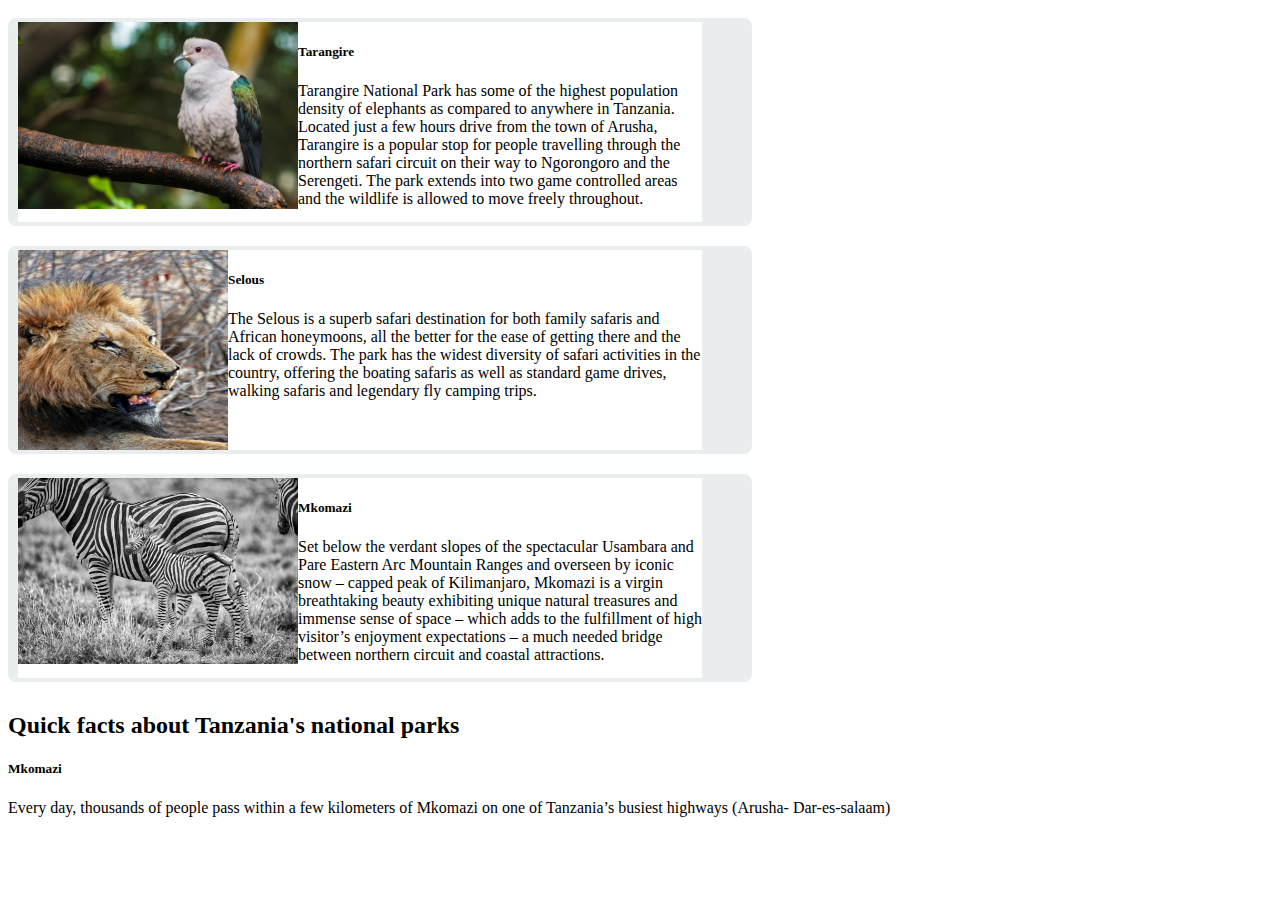
==== gamereserve.html @ 1c7597e8 "First Draft with left items" ====
<!DOCTYPE html>
<html lang="en">
<head>
    <meta charset="UTF-8">
    <meta name="viewport" content="width=device-width, initial-scale=1.0">
    <title>Game Reserve</title>
    <link rel="stylesheet" href="gamereserve.css"> 
</head>
<body>
    <div class="main container">
        <div class="left-container">
            <div class="min-left-container">
                <div class="image"><img src="bird.jpg" style="width: 280px;"></div>
                <div class="words">
                    <h5>Tarangire</h5>
                    <p>Tarangire National Park has some of the highest population density of elephants as compared to anywhere in Tanzania. Located just a few hours drive from the town of Arusha, Tarangire is a popular stop for people travelling through the northern safari circuit on their way to Ngorongoro and the Serengeti. The park extends into two game controlled areas and the wildlife is allowed to move freely throughout.</p>
                </div>
            </div>
            <div class="min-left-container">
                <div class="image"><img src="lion.jpg" style="width: 210px; height: 200px;"></div>
                <div class="words">
                    <h5>Selous</h5>
                    <p>
                        The Selous is a superb safari destination for both family safaris and African honeymoons, all the better for the ease of getting there and the lack of crowds. The park has the widest diversity of safari activities in the country, offering the boating safaris as well as standard game drives, walking safaris and legendary fly camping trips.
                        </p>
                </div>
            </div>
            <div class="min-left-container">
                <div class="image"><img src="zebra.jpg" style="width: 280px;"></div>
                <div class="words">
                    <h5>Mkomazi</h5>
                    <p>
                        Set below the verdant slopes of the spectacular Usambara and Pare Eastern Arc Mountain Ranges and overseen by iconic snow – capped peak of Kilimanjaro, Mkomazi is a virgin breathtaking beauty exhibiting unique natural treasures and immense sense of space – which adds to the fulfillment of high visitor’s enjoyment expectations – a much needed bridge between northern circuit and coastal attractions.
                    </p>
                </div>
            </div>
        </div>
        <div class="right-container">
            <h2>Quick facts about Tanzania's national parks</h2>
            <div class="min-right-container">
                <h5>Mkomazi</h5>
                <p>
                    Every day, thousands of people pass within a few kilometers of Mkomazi on one of Tanzania’s busiest highways (Arusha- Dar-es-salaam)
                    </p>
            </div>
            <div class="min-right-container"></div>
            <div class="min-right-container"></div>
            <div class="min-right-container"></div>
        </div>
    </div>
</body>
</html>
---- gamereserve.css ----
*{
    
}
.main-container{
    /* display: flex; */
}
.left-container{
    display: flex;
    flex-direction: column;
}
.min-left-container{
    display: flex;
    flex-direction: row;
    flex-wrap: nowrap;
    max-width: 684px;
    max-height: 200px;
    justify-content: space-around;
    border-radius: 4px;
    background-color: #fff;
    border-left: 10px solid #EAEDED;
    border-right: 50px solid #EAEDED;
    border-bottom: 4px solid #EAEDED;
    border-top: 4px solid #EAEDED;
    border-radius: 8px;
     margin-top: 10px;
    margin-bottom: 10px;
    font-family: cursive;
    font-size: 16px;
}
.words{
    background-color: white; 
    color: black;
}
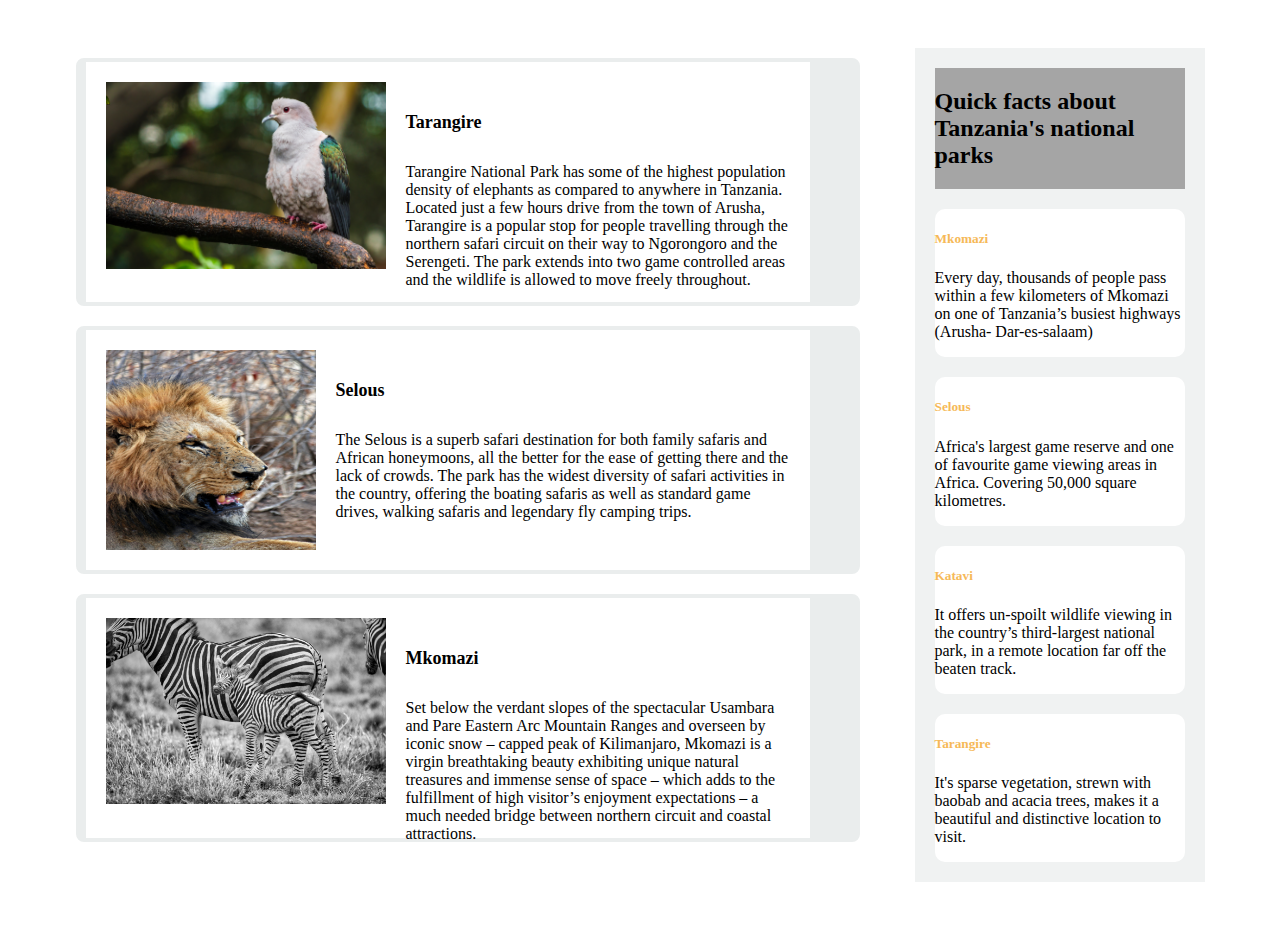
==== commit 7c0e20c1: "Draft with Right items" ====
--- a/gamereserve.html
+++ b/gamereserve.html
@@ -7,7 +7,7 @@
     <link rel="stylesheet" href="gamereserve.css"> 
 </head>
 <body>
-    <div class="main container">
+    <div class="main-container">
         <div class="left-container">
             <div class="min-left-container">
                 <div class="image"><img src="bird.jpg" style="width: 280px;"></div>
@@ -36,16 +36,31 @@
             </div>
         </div>
         <div class="right-container">
-            <h2>Quick facts about Tanzania's national parks</h2>
+            <div class="min-right-container1">
+                <h2>Quick facts about Tanzania's national parks</h2>
+            </div>
+            
             <div class="min-right-container">
                 <h5>Mkomazi</h5>
                 <p>
                     Every day, thousands of people pass within a few kilometers of Mkomazi on one of Tanzania’s busiest highways (Arusha- Dar-es-salaam)
                     </p>
             </div>
-            <div class="min-right-container"></div>
-            <div class="min-right-container"></div>
-            <div class="min-right-container"></div>
+            <div class="min-right-container">
+                <h5>Selous</h5>
+                <p>Africa's largest game reserve and one of favourite game viewing areas in Africa. Covering 50,000 square kilometres.
+                </p>
+            </div>
+            <div class="min-right-container">
+                <h5>Katavi</h5>
+                <p>It offers un-spoilt wildlife viewing in the country’s third-largest national park, in a remote location far off the beaten track.
+                </p>
+            </div>
+            <div class="min-right-container">
+                <h5>Tarangire</h5>
+                <p>It's sparse vegetation, strewn with baobab and acacia trees, makes it a beautiful and distinctive location to visit.
+                </p>
+            </div>
         </div>
     </div>
 </body>
--- a/gamereserve.css
+++ b/gamereserve.css
@@ -1,12 +1,16 @@
-*{
-    
-}
+
 .main-container{
-    /* display: flex; */
+    display: flex;
+    flex-direction: row;
+    flex-wrap: nowrap;
+    align-items: stretch;
+    justify-content: space-around;
+    padding: 40px;
 }
 .left-container{
     display: flex;
     flex-direction: column;
+    /* justify-content: space-between; */
 }
 .min-left-container{
     display: flex;
@@ -22,12 +26,43 @@
     border-bottom: 4px solid #EAEDED;
     border-top: 4px solid #EAEDED;
     border-radius: 8px;
-     margin-top: 10px;
+    margin-top: 10px;
     margin-bottom: 10px;
     font-family: cursive;
     font-size: 16px;
+    align-items: stretch;
+    padding: 20px;
 }
 .words{
     background-color: white; 
     color: black;
+    margin-top: 0%;
+    margin-left: 20px;
+}
+.words > h5{
+    font-weight: bold;
+    font-family: 'Times New Roman', Times, serif;
+    font-weight: bold;
+    font-size: large;
+    
+}
+.right-container{
+    display: flex;
+    flex-direction: column;
+    justify-content: space-between;
+    background-color: #f0f2f2;
+    width: 250px;
+    padding: 20px;
+}
+.min-right-container{
+    background-color: white;
+    border-radius: 10px;
+    margin-top: 20px;
+   
+}
+.min-right-container1{
+    background-color: #a5a5a5;
+}
+.min-right-container > h5{
+    color: #f6b958;
 }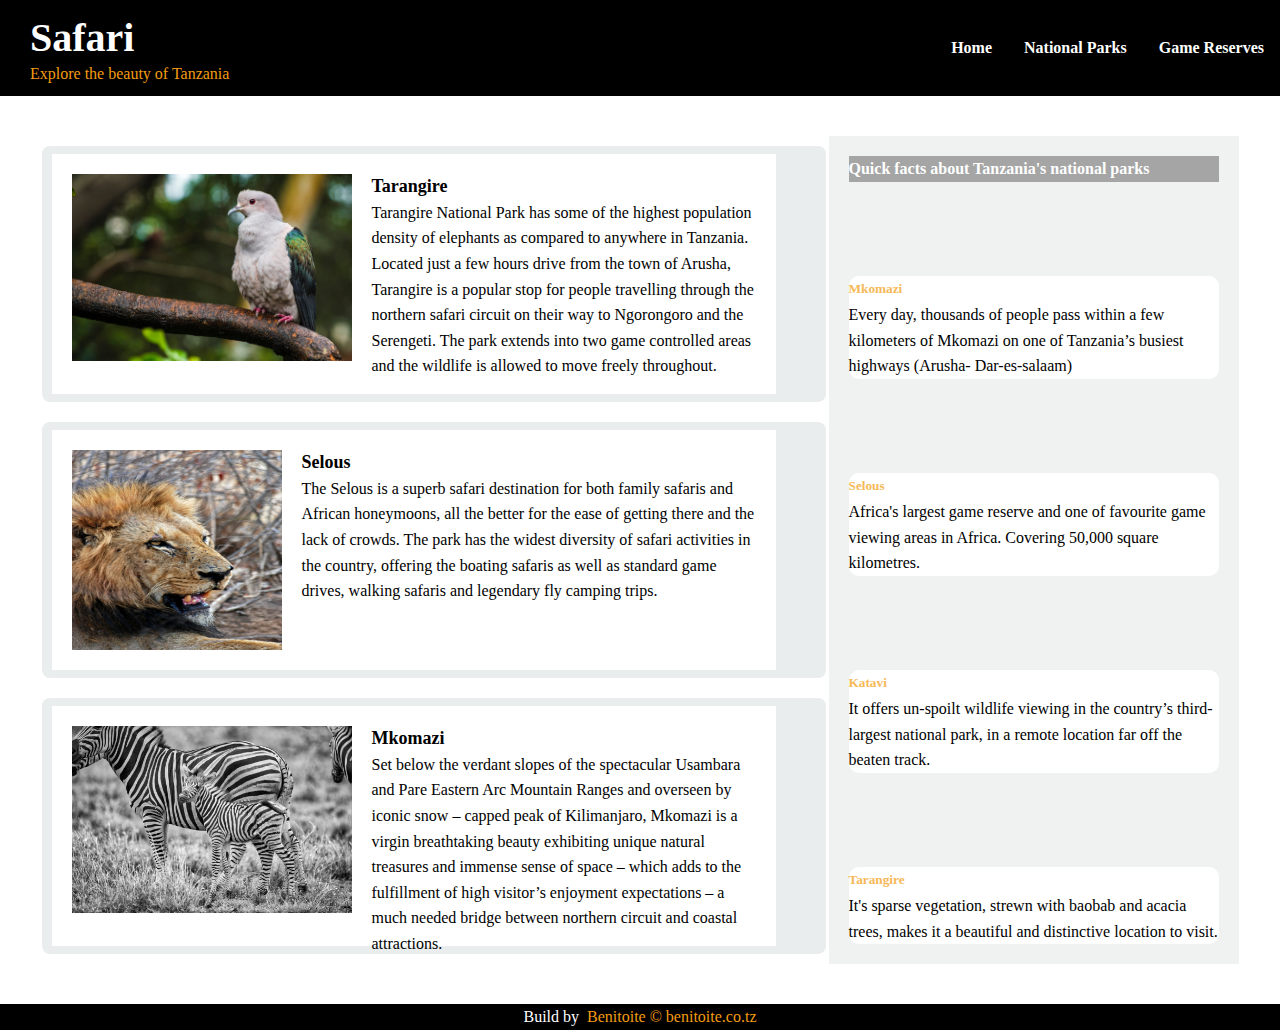
==== commit 11872044: "Updated files" ====
--- a/gamereserve.html
+++ b/gamereserve.html
@@ -5,8 +5,22 @@
     <meta name="viewport" content="width=device-width, initial-scale=1.0">
     <title>Game Reserve</title>
     <link rel="stylesheet" href="gamereserve.css"> 
+    <link rel="stylesheet" href="index.css">
 </head>
 <body>
+    <header>
+        <nav class="flex">
+            <div id="logo">
+                <h2>Safari</h2>
+                <p>Explore the beauty of Tanzania</p>
+            </div>
+            <ul>
+                <li><a href="#home">Home</a></li>
+                <li><a href="Nationpark.html">National Parks</a></li>
+                <li><a href="gamereserve.html">Game Reserves</a></li>
+            </ul>
+        </nav>
+    </header>
     <div class="main-container">
         <div class="left-container">
             <div class="min-left-container">
@@ -63,5 +77,6 @@
             </div>
         </div>
     </div>
+    <footer class="flex">Build by &nbsp; <span>Benitoite &copy; benitoite.co.tz</span></footer>
 </body>
 </html>--- a/gamereserve.css
+++ b/gamereserve.css
@@ -5,7 +5,7 @@
     flex-wrap: nowrap;
     align-items: stretch;
     justify-content: space-around;
-    padding: 40px;
+    padding: 2.5rem;
 }
 .left-container{
     display: flex;
@@ -16,28 +16,28 @@
     display: flex;
     flex-direction: row;
     flex-wrap: nowrap;
-    max-width: 684px;
-    max-height: 200px;
+    max-width: 42.75rem;
+    max-height: 12.5rem;
     justify-content: space-around;
-    border-radius: 4px;
+    border-radius: 0.5rem;
     background-color: #fff;
-    border-left: 10px solid #EAEDED;
-    border-right: 50px solid #EAEDED;
-    border-bottom: 4px solid #EAEDED;
-    border-top: 4px solid #EAEDED;
-    border-radius: 8px;
-    margin-top: 10px;
-    margin-bottom: 10px;
+    border-left: 0.625rem solid #EAEDED;
+    border-right: 3.125rem solid #EAEDED;
+    border-bottom: 0.5rem solid #EAEDED;
+    border-top: 0.5rem solid #EAEDED;
+    border-radius: 0.5rem;
+    margin-top: 0.625rem;
+    margin-bottom: 0.625rem;
     font-family: cursive;
-    font-size: 16px;
+    font-size: 1rem;
     align-items: stretch;
-    padding: 20px;
+    padding: 1.25rem;
 }
 .words{
     background-color: white; 
     color: black;
     margin-top: 0%;
-    margin-left: 20px;
+    margin-left: 1.25rem;
 }
 .words > h5{
     font-weight: bold;
@@ -51,18 +51,22 @@
     flex-direction: column;
     justify-content: space-between;
     background-color: #f0f2f2;
-    width: 250px;
-    padding: 20px;
+    width: 23.125rem;
+    padding: 1.25rem;
 }
 .min-right-container{
     background-color: white;
-    border-radius: 10px;
-    margin-top: 20px;
+    border-radius: 0.625rem;
+    margin-top: 1.25rem;
    
 }
 .min-right-container1{
     background-color: #a5a5a5;
 }
+.min-right-container1 > h2{
+    font-size: medium;
+    color: white;
+}
 .min-right-container > h5{
     color: #f6b958;
 }--- a/index.css
+++ b/index.css
@@ -0,0 +1,81 @@
+/* 
+#f39c12 - orange
+#f8c473 - tangerine
+#fff - white
+#000 - black
+*/
+
+* {
+  margin: 0;
+  padding: 0;
+  outline: 0;
+}
+
+html {
+  box-sizing: border-box;
+  scroll-behavior: smooth;
+  line-height: 1.6rem;
+}
+
+.flex {
+  display: flex;
+}
+
+nav{
+    background-color: #000;
+    flex-flow: row nowrap;
+    justify-content: space-between;
+}
+
+div#logo {
+    margin-top: 15px;
+    margin-left: 20px;
+}
+
+div#logo > * {
+    margin: 10px;
+}
+
+div#logo h2 {
+    color: #ffffff;
+    font-size: 40px;
+}
+
+div#logo p{
+    color: #f39c12;
+}
+
+nav > ul {
+  list-style-type: none;
+  display: inline-flex;
+  font-weight: 700;
+  justify-content: center;
+  align-items: center;
+}
+
+a:link,
+a:visited {
+  color: #ffffff;
+  padding: 8px 16px;
+  margin: 0;
+  text-decoration: none;
+}
+
+a:hover,
+a:active {
+  background-color: #f8c473;
+  color: #ffffff;
+  cursor: pointer;
+  padding: 8px 16px;
+}
+
+footer {
+    background-color: #000;
+    color: #ffffff;
+    justify-content: center;
+    align-items: center;
+}
+
+footer span {
+    color: #f39c12;
+}